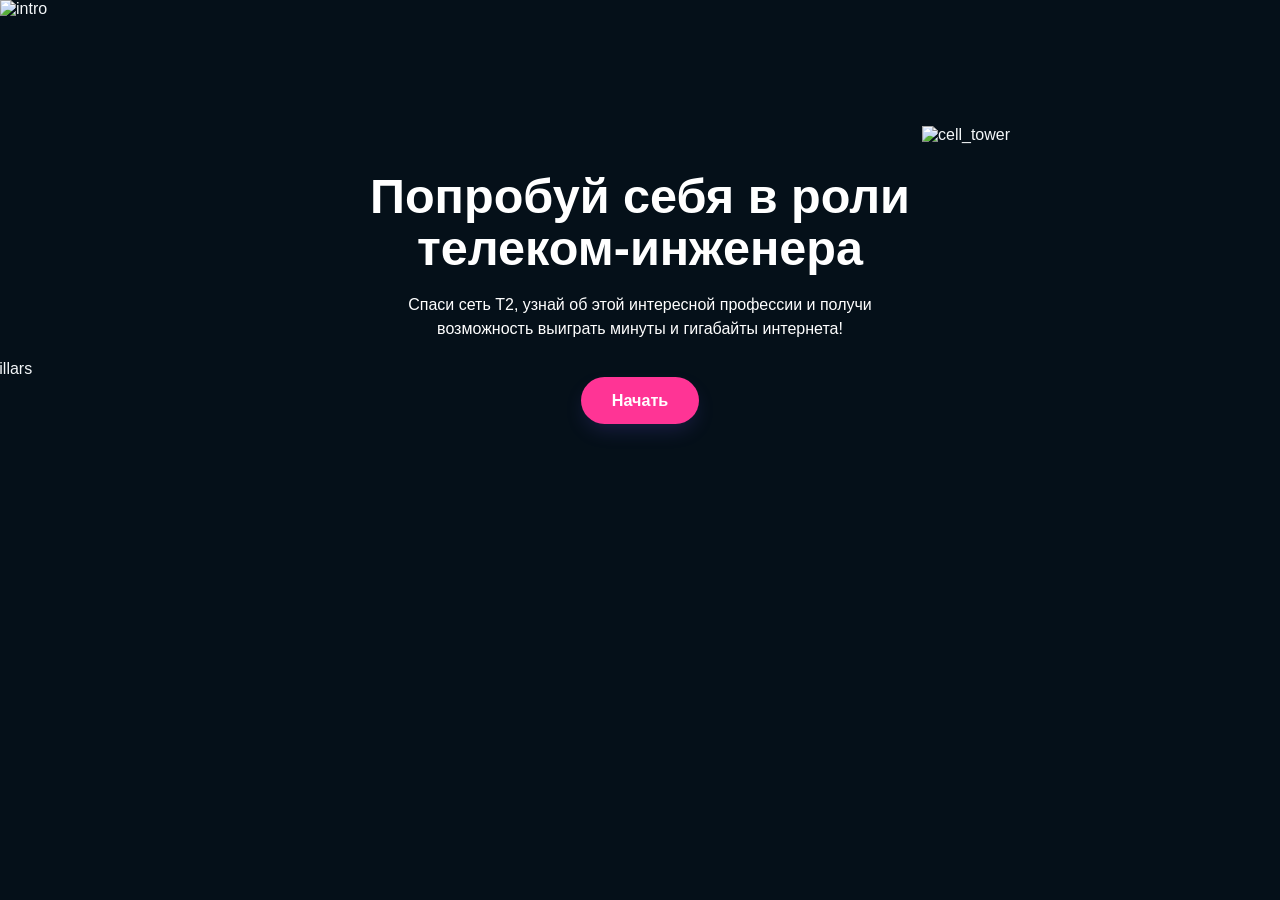
==== index.html @ e6324832 "Add files via upload" ====
<!DOCTYPE html>
<html lang="ru">
<head>
<meta charset="UTF-8">
<meta name="viewport" content="width=device-width, initial-scale=1">
<link rel="icon" href="assets/icons/icon.ico" type="image/x-icon">

<title>Tele2 — Стань телеком-инженером</title>

<link rel="stylesheet" href="styles-1.css">
</head>
<body>

<div id="app">

  <!-- ======================================================= -->
  <!-- ЭКРАН 1. ЗАСТАВКА                                        -->
  <!-- ======================================================= -->
  <section class="screen is-active" id="screen-title">
    <img class="bg-image" src="assets/bg_intro.jpg" alt="intro">
    <img class="bg-image-cell_tower" src="assets/cell_tower.png" alt="cell_tower">
    <img class="bg-image-pillars" src="assets/pillars.png" alt="pillars">
    <div class="title-inner">
      <h1 class="hero">Попробуй себя в роли телеком-инженера</h1>
      <p class="lede">Спаси сеть Т2, узнай об этой интересной профессии и получи возможность выиграть минуты и гигабайты интернета!</p>
      <button class="btn-primary" id="btn-start">Начать</button>
    </div>
  </section>

  <!-- ======================================================= -->
  <!-- ЭКРАН 2. ОСНОВНАЯ СЦЕНА                                  -->
  <!-- ======================================================= -->
  <section class="screen" id="screen-main">

    <!-- прогресс-бар, верхний правый угол -->
    <div class="progress-corner" id="progress-corner">
      <div class="progress-corner__label">Уровень сети</div>
      <div class="progress-corner__track">
        <div class="progress-corner__fill" id="progress-fill"></div>
      </div>
      <div class="progress-corner__value" id="progress-value">0%</div>
    </div>

    <div id="scene">
      <img class="bg-image" src="assets/bg_game.jpg" alt="bg">
      <img class="decor" id="decor-pillars-one" src="assets/objects/pillars-game.png" alt="pilars">
      <img class="decor" id="decor-pillars-two" src="assets/objects/pillars-game.png" alt="pilars">
      <img class="decor" id="decor-car" src="assets/objects/car.png" alt="car">
      <button class="hotspot hotspot--house is-locked" id="hotspot-house" aria-label="Разобраться с проводами в доме">
        <img class="hotspot-img" id="img-house" src="assets/objects/house-pink.png" alt="Дом23">
      </button>
      <button class="hotspot hotspot--lightning" id="hotspot-lightning" aria-label="Открыть радиооборудование">
        <img class="hotspot-img" id="img-lightning" src="assets/objects/lightning_pink.png" alt="Молния">
      </button>
      <button class="hotspot hotspot--tower" id="hotspot-tower" aria-label="Проверить вышку с антеннами">
        <img class="hotspot-img" id="img-tower" src="assets/objects/tower-pink.png" alt="Вышка">
      </button>
      <img class="decor" id="decor-car" src="assets/objects/car.png" alt="car">
    </div>

    <div class="complete-cta" id="final-stage-cta">
        <button class="btn-primary" id="btn-final-stage">Пора собрать линию сигнала →</button>
      </div>
    <!-- прозрачный слой, ловящий клики "по пустому месту" во время реплик маскота -->
    <div class="dialogue-catcher" id="dialogue-catcher"></div>

    <!-- ---- OVERLAY: ВЫШКА (крупный план + тестер сигнала) ---- -->
    <div class="overlay" id="overlay-tower">
      <img class="tower-zoom" id="tower-zoom-img" src="assets/tower-pink.jpg" alt="Вышка крупным планом">

      <div class="device-panel" id="device-panel">
        <div class="device-panel__reading" id="device-reading">Тестер сигнала молчит</div>
        <img class="device-panel__art" id="device-art" src="assets/minigame/signal-tester-idle.png" alt="">
        <button class="btn-small" id="btn-run-test">Запустить проверку</button>
      </div>

      <button class="btn-back overlay-return" id="tower-back">← Вернуться на станцию</button>
    </div>

    <!-- ---- OVERLAY: РАДИООБОРУДОВАНИЕ (питание + радиомодуль) ---- -->
    <div class="overlay" id="overlay-equipment">
      <div class="overlay-panel">
        <div class="overlay-eyebrow">Радиооборудование</div>
        <h3 class="overlay-title">Станция Т2</h3>

        <div class="status-row">
          <div class="status-text">
            <b><img src="assets/icons/battery.svg"> Питание</b>
            <div class="power-slider-wrap">
              <input type="range" id="power-slider" min="0" max="4" step="1" value="1">
              <div class="power-slider-ticks">
                <span>12</span><span>24</span><span>36</span><span>48</span><span>72</span>
              </div>
            </div>
            <div class="inline-msg" id="voltage-msg">Питание слишком низкое</div>
          </div>
        </div>

        <div class="status-row">
          <div class="status-text">
            <b><img src="assets/icons/tower.svg"> Радиомодуль</b>
            Модуль завис и не передаёт сигнал дальше.
            <div class="chip-row">
              <button class="btn-small" id="btn-restart-module">Перезапустить модуль</button>
            </div>
            <div class="inline-msg" id="module-msg"></div>
            <div class="status-block">
              <div class="status-title"><img src="assets/icons/battery.svg"> Резервное питание</div>

              <div class="status-ok">
                  <span class="status-dot"></span>
                  <span>Всё в порядке</span>
              </div>
          </div>

          <div class="status-block">
              <div class="status-title"><img src="assets/icons/plug.svg"> Соединения</div>

              <div class="connections">
                  <span class="connection-dot pink"></span>
                  <span class="connection-dot green"></span>
                  <span class="connection-dot blue"></span>
              </div>
          </div>
          </div>
        </div>

        <div class="overlay-actions">
          <button class="btn-back" id="equipment-back">← Назад на станцию</button>
        </div>
      </div>
    </div>

    <!-- ---- OVERLAY: ПРОВОДА В ДОМЕ ---- -->
    <div class="overlay" id="overlay-wires">
      <div class="wires-panel">
        <img class="bg-wires" src="assets/minigame/wires.jpg">
        <div class="wires-board" id="wires-board">
          <svg class="wires-svg" id="wires-svg"></svg>
        </div>
        <div class="inline-msg" id="wires-msg"></div>
        <div class="overlay-actions">
          <button class="btn-back" id="wires-back">← Назад на станцию</button>
          <button class="btn-small" id="wires-continue" style="display:none;">Продолжить →</button>
        </div>
      </div>
    </div>

    <!-- ---- OVERLAY: ФИНАЛЬНАЯ ЦЕПЬ (последний этап) ---- -->
    <div class="overlay" id="overlay-circuit">
      <div class="overlay-panel">
        <h3 class="overlay-title">Собери линию сигнала</h3>
        <p class="overlay-body">
          Перетаскивай карточки, чтобы выстроить верный порядок
        </p>

        <div class="circuit-board" id="circuit-board">
          <svg class="circuit-wires" id="circuit-wires"></svg>
        </div>

        <div class="inline-msg" id="circuit-msg"></div>
      </div>
    </div>
  </section>

  <!-- ======================================================= -->
  <!-- ЭКРАН 3. ПОБЕДА                                          -->
  <!-- ======================================================= -->
  <section class="screen" id="screen-victory">
    <img class="bg-image" src="assets/bg_intro.jpg" alt="intro">
    <img class="bg-image-cell_tower" src="assets/cell_tower.png" alt="cell_tower">
    <div class="victory-inner">
      <p class="victory-text">
        Поздравляем с успешным прохождением!
      </p>
      <h2 class="victory-title"><span class="t2-logo-final-place"><img class="t2-logo-final" src="assets/icons/t2_Logo_White_sRGB.svg"></span> Поддерживаем связь для тех, кто делает важное.</h2>
      <div class="relay-row" aria-hidden="true">
        <div class="relay-icon"><img class="final-icon" src="assets/icons/phone.svg"></div>
        <div class="relay-line"><div class="relay-dot"></div></div>
        <div class="relay-icon"><img class="final-icon" src="assets/icons/tower.svg"></div>
        <div class="relay-line"><div class="relay-dot" style="animation-delay:.6s"></div></div>
        <div class="relay-icon"><img class="final-icon" src="assets/icons/power.svg"></div>
        <div class="relay-line"><div class="relay-dot" style="animation-delay:1.2s"></div></div>
        <div class="relay-icon"><img  src="assets/icons/t2_Logo_Black_sRGB.svg"></div>
      </div>

      <div class="bonus-card">
        <div class="bonus-label">Твой бонус</div>
        <div class="bonus-value" id="bonus-value">5 ГБ интернета</div>
      </div>

      <div class="victory-actions">
        <a class="btn-primary" href="#" id="link-learn" style="text-decoration:none;display:inline-block;">Узнать про профессию телеком-инженера</a>
      </div>
    </div>
  </section>

</div>

<!-- ======================================================= -->
<!-- МАСКОТ (общий элемент, переключает позу 1/2 и позицию)   -->
<!-- ======================================================= -->
<div class="mascot mascot--right" id="mascot">
  <img class="mascot-figure" id="mascot-figure" src="assets/mascot-pose-1.png" alt="Помощник">
  <div class="speech-bubble" id="mascot-bubble">
    <p id="mascot-text">Привет!</p>
    <span class="bubble-continue" id="bubble-continue"></span>
  </div>
</div>

<script src="script-3-2.js"></script>
</body>
</html>
---- styles-1.css ----
:root {
  --ink:#051019;
  --paper:#f4f7f9;
  --pink:#ff3495;
  --violet-soft:rgba(124,92,255,.22);
  --green:#a7fc00;
  --green-soft:rgba(34,199,122,.22);
  --amber:#ffb020;
  --red:#ff5470;
  --white:#ffffff;
  --font-main: 'Montserrat Alternates Regular', sans-serif;
  --font--bold: 'Montserrat Alternates Bold', sans-serif;
}
@font-face {
  font-family: 'Montserrat Alternates Regular';
  src: url('./assets/fonts/MontserratAlternates-Regular.ttf');
}
@font-face {
  font-family: 'Montserrat Alternates Bold';
  src: url('./assets/fonts/MontserratAlternates-ExtraBold.ttf');
}
* {
  box-sizing:border-box;
  user-select:none;
  -webkit-user-select: none;
}

html, body {
  margin:0;
  padding:0;
  height:100%;
  background:var(--ink);
  font-family:var(--font-main);
  color:var(--paper);
  overflow:hidden;
}

button {
  font-family:var(--font-main);
  cursor:pointer;
}

img {
  -webkit-user-drag:none;
  user-select:none;
}

#app {
  position:relative;
  width:100vw;
  height:100vh;
  overflow:hidden;
}

.screen {
  position:absolute;
  inset:0;
  display:none;
  flex-direction:column;
  align-items:center;
  justify-content:center;
}

.screen.is-active {
  display:flex;
}

.bg-image {
  position:absolute;
  inset:0;
  width:100%;
  height:100%;
  object-fit:cover;
  z-index:0;
}
.bg-image-pillars {
  position:absolute;
  top:40%;
  right:17%;
  width: 85%;
  height:auto;
  object-fit:cover;
  z-index:0;
}
.bg-image-cell_tower {
  position:absolute;
  top:14%;
  width:230px;
  height:auto;
  object-fit:cover;
  right:10%;
  z-index:2;
}
.title-inner {
  bottom: 17%;
  position:relative;
  z-index:2;
  max-width:76vmin;
  text-align:center;
  padding:4vmin;
}

.brand-mark .dot {
  width:1vmin;
  height:1vmin;
  border-radius:50%;
  background:var(--pink);
}

h1.hero {
  font-family:var(--font--bold);
  font-weight:700;
  font-size:clamp(28px,5.4vmin,64px);
  line-height:1.08;
  margin:0 0 2vmin;
  color:var(--white);
}

p.lede {
  font-family:var(--font--main);
  line-height:1.5;
  color:#ffffff;
  max-width:56ch;
  margin:0 auto 4vmin;
}

.btn-primary {
  background:var(--pink);
  color:var(--white);
  border:none;
  border-radius:100px;
  padding:1.6vmin 3.4vmin;
  font-weight:700;
  font-size:clamp(14px,1.8vmin,18px);
  box-shadow:0 1vmin 2.4vmin -0.6vmin var(--violet-soft);
  transition:transform .15s ease, box-shadow .15s ease;
}
.btn-primary:hover {
  transform:translateY(-2px);
}

.btn-ghost {
  background:transparent;
  color:var(--paper);
  border:1.5px solid rgba(255,255,255,.35);
  border-radius:100px;
  padding:1.3vmin 2.8vmin;
  font-weight:600;
  font-size:clamp(13px,1.5vmin,16px);
}

.btn-ghost:hover {
  border-color:#fff;
}
.radio-icon {
  margin-left: 5px;
}

.btn-small {
  background:var(--violet);
  color:var(--white);
  border:none;
  border-radius:100px;
  padding:1.2vmin 2.6vmin;
  font-weight:700;
  font-size:clamp(13px,1.5vmin,15px);
}
#btn-restart-module {
  color:var(--pink);
}
.btn-small:disabled {
  opacity:.4;
}

.btn-back {
  background:none;
  border:none;
  color:var(--pink);
  font-weight:600;
  font-size:clamp(13px,1.5vmin,15px);
  display:flex;
  align-items:center;
  gap:.6vmin;
}
.btn-back:hover {
  color:#fff;
}
.status-block {
  margin-bottom: 24px;
  margin-top: .6vmin;
}

.status-title {
  margin-bottom: 10px;
  font-size: 14px;
  font-weight: 700;
  letter-spacing: 0.08em;
}

.status-ok {
  display: flex;
  align-items: center;
  gap: 8px;
  font-size: 16px;
}

.status-dot {
  width: 9px;
  height: 9px;
  border-radius: 50%;
  background: var(--green);
}

.connections {
  display: flex;
  gap: 10px;
}

.connection-dot {
  width: 14px;
  height: 14px;
  border-radius: 50%;
}

.connection-dot.pink {
  background: var(--pink);
}

.connection-dot.green {
  background: var(--green);
}

.connection-dot.blue {
  background: #00bfff;
}
.progress-corner {
  position:absolute;
  top:2.4vmin;
  right:3vmin;
  z-index:6;
  width:30%;
  border-radius:1.4vmin;
  padding:1.2vmin 1.8vmin;
}
.progress-corner__label {
  font-size:12px;
  color:black;
  margin-bottom:.6vmin;
  letter-spacing:.02em;
}

.progress-corner__track {
  height:15px;
  border-radius:100px;
  border: 0.5px black solid;
  background:rgba(255,255,255,.14);
  overflow:hidden;
}
.progress-corner__fill {
  height:100%;
  width:0%;
  border-radius:100px;
  background:var(--pink);
  transition:width .4s ease, background .4s ease;
}
.progress-corner__fill.mid {
  background:var(--pink);
}
.progress-corner__fill.full {
  background:var(--green);
}
.progress-corner__value {
  margin-top:.6vmin;
  font-size:12px;
  color:black;
  text-align:right;
}

/* =========================================================
   СЦЕНА И ОБЪЕКТЫ
   ========================================================= */
#scene {
  position:absolute;
  inset:0;
  transition:filter .35s ease;
}
#scene.scene-locked .hotspot {
  pointer-events:none;
}

.decor {
  position:absolute;
  z-index:1;
  pointer-events:none;
}
#decor-car {
  left:46vmin;
  bottom:8vh;
  width:18vmin;
}

.hotspot {
  position:absolute;
  z-index:2;
  background:none;
  border:none;
  padding:0;
  transition:transform .2s ease, filter .3s ease;
}

.hotspot-img {
  width:100%;
  height:100%;
  display:block;
  object-fit:contain;
}
.hotspot:hover:not(.is-locked) {
  transform:scale(1.06);
}
.hotspot:focus-visible {
  outline:3px solid var(--white);
  outline-offset:6px;
  border-radius:12px;
}

.hotspot.shake {
  animation:shake .4s ease;
}
@keyframes shake {
  0%,100% {
    transform:translateX(0);
  }
  20% {
    transform:translateX(-1.2vmin);
  }
  40% {
    transform:translateX(1.2vmin);
  }
  60% {
    transform:translateX(-.8vmin);
  }
  80% {
    transform:translateX(.8vmin);
  }
}

.hotspot--house {
  left:10%;
  bottom:0%;
  width:18%;
  height:auto;
  z-index: 10;
}
#decor-pillars-one {
  bottom:15%;
  height:auto;
  width:50%;
}
#decor-pillars-two {
  left: 55%;
  bottom:15%;
  height:auto;
  width:50%;
}
.hotspot--tower {
  left:45%;
  bottom:8%;
  width:12%;
  height:auto;
}
.hotspot--lightning {
  left:17%;
  bottom:25%;
  width:7%;
  height:auto;
}
#decor-car {
  left:75%;
  bottom:2%;
  width:12%;
  height:auto;
}

.dialogue-catcher {
  position:absolute;
  inset:0;
  z-index:4;
  display:none;
  cursor:pointer;
}
.dialogue-catcher.is-active {
  display:block;
}

.complete-cta {
  position:absolute;
  bottom:3vmin;
  left:50%;
  transform:translate(-50%,140%);
  z-index:7;
  transition:transform .4s ease;
}
.complete-cta.is-visible {
  transform:translate(-50%,0);
}

/* =========================================================
   МАСКОТ — 2 позы, выезжает справа или слева
   ========================================================= */
.mascot {
  position:fixed;
  z-index:20;
  display:flex;
  align-items:flex-end;
  gap:1.6vmin;
  max-width:10%;
  transition:opacity .3s ease, right .35s ease, left .35s ease;
  opacity:0;
  pointer-events:none;
  bottom:2vmin;
}
#mascot-text {
  text-align: justify;
}
.mascot.is-visible {
  opacity:1;
  pointer-events:auto;
}
.mascot--right {
  right:3%;
  left:auto;
  flex-direction:row-reverse;
}
.mascot--left {
  left:2vmin;
  right:auto;
  flex-direction:row;
}

.mascot-figure {
  width:270%;
  height:auto;
  flex:none;
  cursor:pointer;
  display:block;
}
#scene.blurred {
  filter: brightness(0.4) blur(6px);
}
.speech-bubble {
  font-family: var(--font-main);
  position: absolute;
  color:var(--ink);
  border-radius:2.2vmin;
  padding:1.6vmin 2vmin;
  font-size:15px;
  line-height:1.5;
  width:260%;
  top: 70%;
  opacity:0;
  transform:translateY(6px);
  transition:opacity .3s ease, transform .3s ease;
  pointer-events:none;
}
.speech-bubble.is-visible {
  opacity:1;
  transform:translateY(0);
  pointer-events:auto;
}
.speech-bubble p {
  margin:0 0 .6vmin;
}
.bubble-continue {
  display:block;
  font-size:1.15vmin;
  color:#7c5cff;
  font-weight:700;
}

/* =========================================================
   ТЕСТЕР СИГНАЛА + КРУПНЫЙ ПЛАН ВЫШКИ
   ========================================================= */
#overlay-tower {
  align-items:flex-end;
  justify-content:center;
  padding:0;
}

.tower-zoom {
  position:absolute;
  top:0;
  left:50%;
  transform:translateX(-50%);
  height:100vh;
  object-fit:cover;
  z-index:1;
  border-radius: 15px;
  overflow: hidden;
}

.device-panel {
  position:absolute;
  right:23%;
  bottom:3vmin;
  z-index:3;
  width:34vmin;
  border-radius:1.6vmin;
  padding:2vmin;
  text-align:center;
  opacity:0;
  transform:translateY(12px);
  transition:opacity .3s ease, transform .3s ease;
}
.device-panel.is-visible {
  opacity:1;
  transform:translateY(0);
}
.device-panel__art {
  width:60%;
  margin:0 auto 1vmin;
  display:block;
}
.device-panel__header {
  font-family:var(--font-main);
  font-weight:700;
  font-size:1.6vmin;
  margin-bottom:1vmin;
}
.device-panel__reading {
  font-size:20px;
  color:var(--pink);
  font-family:var(--font--bold);
  font-weight:700;
  margin-bottom:1.4vmin;
  min-height:2vmin;
}
.device-panel__reading.good {
  color:var(--green);
}
.overlay-return {
  position:absolute;
  bottom:3vmin;
  left:3vmin;
  z-index:3;
}
#tower-back {
  position: absolute;
  bottom: 90%;
  left: 27%;
  font-family: var(--font--bold);
  font-size: 18px;
}
/* =========================================================
   OVERLAY-ПАНЕЛИ (общие: оборудование, финальная цепь)
   ========================================================= */
.overlay {
  position:absolute;
  inset:0;
  z-index:10;
  display:none;
  align-items:center;
  justify-content:center;
  padding:4vmin;
}

.overlay.is-active {
  display:flex;
}
.overlay-panel {
  background:black;
  border:1px solid rgba(255,255,255,.08);
  border-radius:2.4vmin;
  max-width:74vmin;
  width:100%;
  padding:4vmin;
  box-shadow:0 3vmin 8vmin rgba(0,0,0,.55);
  max-height:88vh;
  overflow:auto;
  position:relative;
  z-index:2;
}
.overlay-eyebrow {
  font-size:1.3vmin;
  color:var(--violet);
  font-weight:700;
  letter-spacing:.03em;
  margin-bottom:1vmin;
}
.overlay-title {
  font-family:var(--font-main);
  font-weight:700;
  font-size:clamp(18px,2.6vmin,28px);
  margin:0 0 1.6vmin;
  color:var(--white);
}
.overlay-body {
  font-size:clamp(13px,1.6vmin,16px);
  line-height:1.55;
  color:white;
  margin-bottom:2.2vmin;
}
.overlay-actions {
  display:flex;
  justify-content:space-between;
  align-items:center;
  margin-top:3vmin;
  gap:2vmin;
  flex-wrap:wrap;
}

.status-row {
  display:flex;
  align-items:center;
  gap:1.4vmin;
  padding:1.6vmin 0;
  border-top:1px solid rgba(255,255,255,.08);
}
.status-row:first-of-type {
  border-top:none;
}
.status-text {
  flex:1;
  font-size:clamp(13px,1.5vmin,15px);
}
.status-text b {
  display:block;
  font-size:clamp(14px,1.7vmin,17px);
  margin-bottom:.6vmin;
}

.chip-row {
  display:flex;
  flex-wrap:wrap;
  gap:1.2vmin;
  margin-top:1.4vmin;
}
.inline-msg {
  font-size:clamp(12px,1.4vmin,14px);
  margin-top:1.2vmin;
  min-height:2.4vmin;
  color:var(--pink);
}
.inline-msg.good {
  color:var(--green);
}

/* ---- слайдер питания, 5 остановок ---- */
.power-slider-wrap {
  margin-top:1.6vmin;
}
#power-slider {
  width:100%;
  height:.6vmin;
  border-radius:100px;
  -webkit-appearance:none;
  appearance:none;
  background:linear-gradient(90deg, var(--red), var(--amber), var(--green), var(--amber), var(--red));
  outline:none;
}
#power-slider::-webkit-slider-thumb {
  -webkit-appearance:none;
  appearance:none;
  width:2.4vmin;
  height:2.4vmin;
  border-radius:50%;
  background:var(--white);
  border:3px solid var(--violet);
  cursor:pointer;
  box-shadow:0 .4vmin 1vmin rgba(0,0,0,.4);
}
#power-slider::-moz-range-thumb {
  width:2.4vmin;
  height:2.4vmin;
  border-radius:50%;
  background:var(--white);
  border:3px solid var(--violet);
  cursor:pointer;
}
.power-slider-ticks {
  display:flex;
  justify-content:space-between;
  font-size:1.3vmin;
  color:#9db6c8;
  margin-top:.8vmin;
}

/* =========================================================
   ПРОВОДА В ДОМЕ (штекеры перетаскиваются)
   ========================================================= */
#overlay-wires {
  padding:0;
}
.wires-panel {
  position:relative;
  z-index:2;
  max-width:80vmin;
  width:92%;
  margin:0 auto;
  background:rgba(10,20,30,.72);
  border-radius:2.2vmin;
  backdrop-filter:blur(4px);
  overflow: hidden;
}
#wires-back,
#wires-continue {
  z-index: 20;
}
#wires-back {
  padding: 3%;
}
.bg-wires {
  position: absolute;
  object-fit: cover;
  object-position: center;
  width: 100%;
}
.wires-board {
  position:relative;
  height:40vmin;
  margin:2vmin 0;
  touch-action:none;
}
.wires-svg {
  position:absolute;
  inset:0;
  width:100%;
  height:100%;
  pointer-events:none;
}
.wire-line {
  stroke-width:6px;
  fill:none;
  stroke-linecap:round;
}
.wire-line.correct {
  stroke:var(--green);
}
.wire-line.incorrect {
  stroke:var(--pink);
  stroke-dasharray:10 8;
}

.wire-socket {
  position:absolute;
  width:9vmin;
  padding:1vmin 0;
  border-radius:1vmin;
  text-align:center;
  font-family:var(--font-main);
  font-weight:700;
  font-size:clamp(11px,1.3vmin,14px);
  background:rgba(255,255,255,.08);
  border:1.5px solid rgba(255, 255, 255);
  color:white;
  transform:translate(-50%,-50%);
}
#btn-final-stage {
  margin-top: 20px;
}

.wire-socket.left {
}
.wire-socket.right {
}

.wire-anchor {
  position:absolute;
  width:2vmin;
  height:2vmin;
  border-radius:50%;
  border:2.5px solid rgba(255,255,255,.4);
  background:rgba(255,255,255,.06);
  transform:translate(-50%,-50%);
  z-index:1;
}

.wire-plug {
  position:absolute;
  width:3.4vmin;
  height:3.4vmin;
  border-radius:50%;
  border:3px solid var(--ink);
  cursor:grab;
  transform:translate(-50%,-50%);
  z-index:3;
  box-shadow:0 .4vmin 1vmin rgba(0,0,0,.4);
  transition:left .3s ease, top .3s ease;
}
.wire-plug.is-dragging {
  cursor:grabbing;
  transition:none;
  z-index:5;
}
.wire-plug.is-correct {
  background:var(--green);
}
.wire-plug.is-incorrect {
  background:var(--pink);
}

/* =========================================================
   ФИНАЛЬНАЯ ЦЕПЬ (перетаскиваемые карточки, провода тянутся)
   ========================================================= */
.circuit-board {
  position:relative;
  width:100%;
  height:50vmin;
  margin:2vmin 0;
  background:rgba(255,255,255,.03);
  border-radius:1.6vmin;
  border:1px dashed rgba(255,255,255,.15);
  overflow:hidden;
  touch-action:none;
}
.circuit-wires {
  position:absolute;
  inset:0;
  width:100%;
  height:100%;
  pointer-events:none;
}
.circuit-wire {
  stroke-width:6px;
  fill:none;
  stroke-linecap:round;
}
.circuit-wire.correct {
  stroke:var(--green);
}
.circuit-wire.incorrect {
  stroke:var(--red);
  stroke-dasharray:10 8;
}

.circuit-node {
  position:absolute;
  background:rgba(255,255,255,.06);
  border:1.5px solid rgba(255,255,255,.22);
  border-radius:14px;
  padding:14px 20px;
  font-family:var(--font-main);
  font-weight:700;
  font-size:clamp(12px,1.5vmin,15px);
  color:var(--paper);
  text-align:center;
  cursor:grab;
  user-select:none;
  touch-action:none;
  box-shadow:0 6px 16px rgba(0,0,0,.35);
  transition:left .35s ease, top .35s ease, box-shadow .2s ease, border-color .2s ease;
  z-index:2;
  display: flex;
  align-items: center;
  justify-content: center;
  gap: 5px;
}
.t2-logo {
  width: 20px;
  height: 20px;
}
.circuit-node.is-dragging {
  cursor:grabbing;
  z-index:5;
  box-shadow:0 10px 26px rgba(0,0,0,.5);
  border-color:var(--violet);
  transition:none;
}
.circuit-board.is-solved .circuit-node {
  border-color:var(--green);
}

/* =========================================================
   ЭКРАН: ПОБЕДА
   ========================================================= */
.victory-inner {
  position:relative;
  z-index:2;
  max-width:70vmin;
  text-align:center;
  padding:4vmin;
  margin-bottom: 10%;
}
.t2-logo-final {
  position: relative;
  height: 30px;
  width: 30px;
  top: 4px;
}
h2.victory-title {
  font-family:var(--font--bold);
  font-size:25px;
  color:var(--white);
  margin:0 0 1.6vmin;
}
p.victory-text {
  font-size:18px;
  color:white;
  line-height:1.55;
  margin:0 0 2vmin;
  font-family: var(--font--main);
}

.relay-row {
  display:flex;
  align-items:center;
  justify-content:center;
  gap:1.6vmin;
  margin:0 auto .8vmin;
  position:relative;
  max-width:56vmin;
}
.relay-icon {
  width:6vmin;
  height:6vmin;
  border:1.5px solid rgba(0, 0, 0);
  border-radius:1.2vmin;
  display:flex;
  align-items:center;
  justify-content:center;
  flex:none;
}
.relay-icon svg {
  width:60%;
  height:60%;
  fill:var(--green);
}
.relay-line {
  flex:1;
  height:2px;
  background:repeating-linear-gradient(90deg,rgba(0, 0, 0) 0 6px,transparent 6px 12px);
  position:relative;
  overflow:hidden;
}
.final-icon {
  filter: brightness(0);
  height: 30px;
}
.relay-dot {
  position:absolute;
  top:50%;
  left:0;
  width:10px;
  height:10px;
  border-radius:50%;
  background:var(--pink);
  transform:translateY(-50%);
  animation:relay-move 2.6s linear infinite;
}
@keyframes relay-move {
  0% {
    left:0%;
  }
  100% {
    left:100%;
  }
}
.relay-caption {
  font-size:1.3vmin;
  color:white;
  margin:0 0 3vmin;
}

.bonus-card {
  background:black;
  border-radius:2vmin;
  padding:2.4vmin;
  margin:3vmin auto 3vmin;
  max-width:46vmin;
}
.bonus-label {
  font-size:14px;
  letter-spacing:.03em;
  color:var(--pink);
  margin-bottom:.8vmin;
}
.bonus-value {
  font-family:var(--font-main);
  font-weight:700;
  font-size:clamp(18px,2.6vmin,26px);
  color:var(--white);
}

.victory-actions {
  display:flex;
  gap:2vmin;
  justify-content:center;
  flex-wrap:wrap;
}

/* =========================================================
   АДАПТАЦИЯ ПОД УЗКИЕ ЭКРАНЫ
   ========================================================= */
@media (max-width:640px) {
  .hotspot--house {
    width:34vw;
    height:28vw;
    left:4vw;
  }
  .hotspot--lightning {
    width:10vw;
    height:10vw;
    left:16vw;
    bottom:34vh;
  }
  .hotspot--tower {
    width:22vw;
    height:40vh;
    left:44vw;
  }
  #decor-car {
    display:none;
  }
  #decor-poles {
    display:none;
  }
  .mascot {
    max-width:80vw;
  }
  .device-panel {
    width:70vw;
  }
  .progress-corner {
    width:36vw;
  }
}
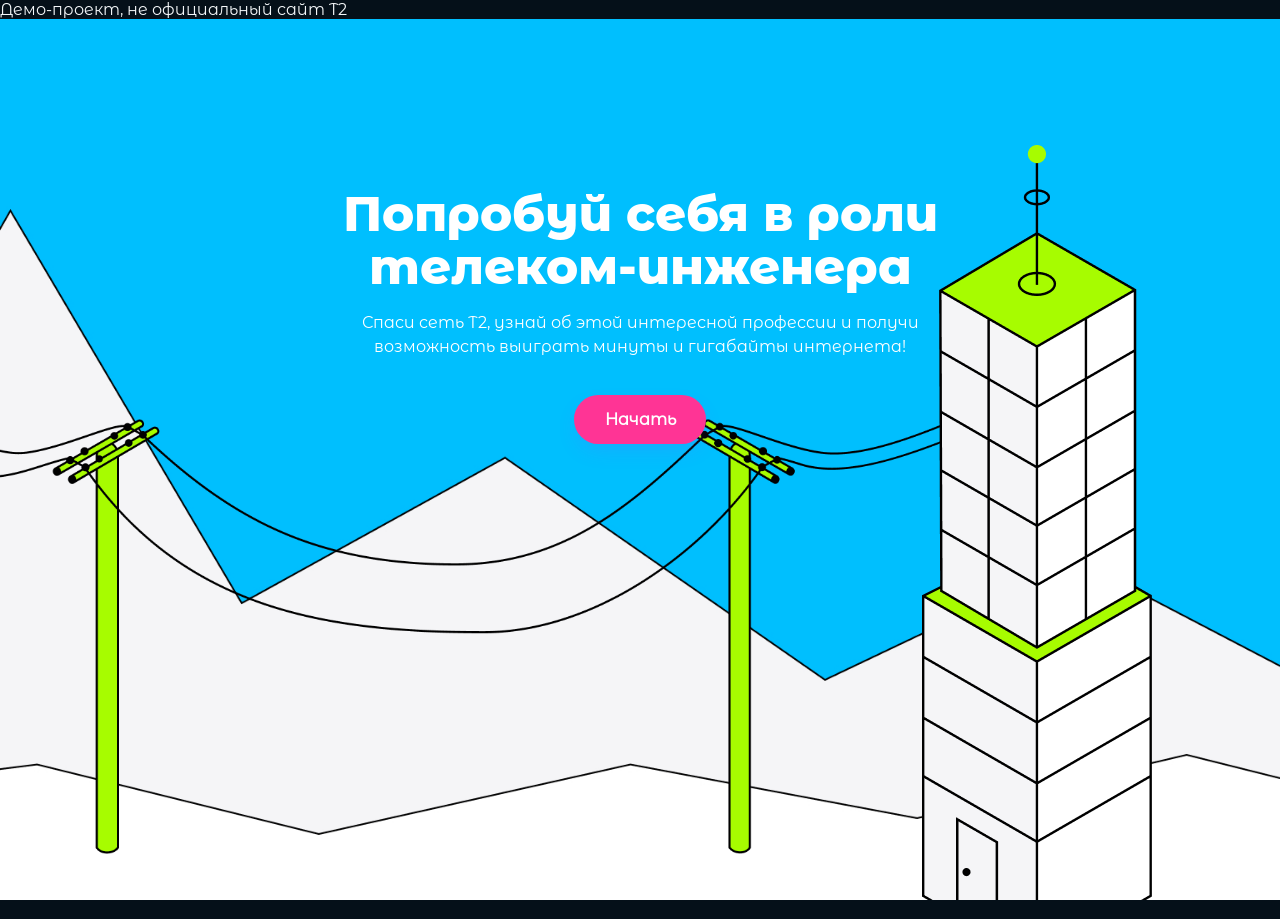
==== commit 1780b1d6: "Update index.html" ====
--- a/index.html
+++ b/index.html
@@ -4,8 +4,8 @@
 <meta charset="UTF-8">
 <meta name="viewport" content="width=device-width, initial-scale=1">
 <link rel="icon" href="assets/icons/icon.ico" type="image/x-icon">
-
-<title>Tele2 — Стань телеком-инженером</title>
+<div class="demo-disclaimer">Демо-проект, не официальный сайт T2</div>
+<title>T2 mini game</title>
 
 <link rel="stylesheet" href="styles-1.css">
 </head>
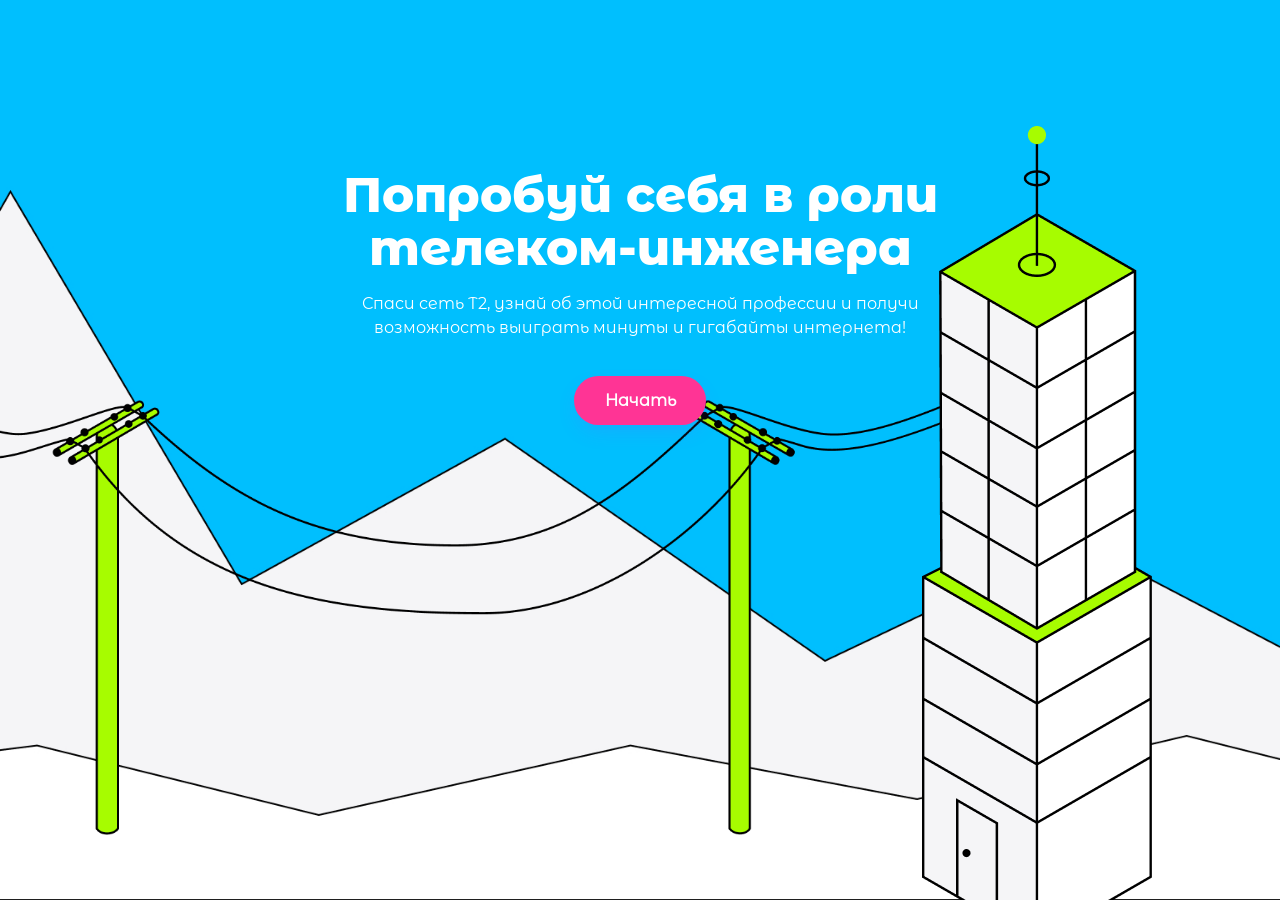
==== commit 01021718: "Update index.html" ====
--- a/index.html
+++ b/index.html
@@ -4,8 +4,8 @@
 <meta charset="UTF-8">
 <meta name="viewport" content="width=device-width, initial-scale=1">
 <link rel="icon" href="assets/icons/icon.ico" type="image/x-icon">
-<div class="demo-disclaimer">Демо-проект, не официальный сайт T2</div>
-<title>T2 mini game</title>
+
+<title>Tele2 — Стань телеком-инженером</title>
 
 <link rel="stylesheet" href="styles-1.css">
 </head>
@@ -86,6 +86,7 @@
         <div class="status-row">
           <div class="status-text">
             <b><img src="assets/icons/battery.svg"> Питание</b>
+            <div class="inline-msg">Установи нужный уровень питания</div>
             <div class="power-slider-wrap">
               <input type="range" id="power-slider" min="0" max="4" step="1" value="1">
               <div class="power-slider-ticks">
--- a/styles-1.css
+++ b/styles-1.css
@@ -370,8 +370,8 @@
 }
 .hotspot--lightning {
   left:17%;
-  bottom:25%;
-  width:7%;
+  bottom:23%;
+  width:10%;
   height:auto;
 }
 #decor-car {
@@ -421,6 +421,7 @@
 }
 #mascot-text {
   text-align: justify;
+  line-height: 1.3;
 }
 .mascot.is-visible {
   opacity:1;
@@ -447,16 +448,34 @@
 #scene.blurred {
   filter: brightness(0.4) blur(6px);
 }
-.speech-bubble {
+.bubble--pose-1,
+.bubble--pose-2 {
   font-family: var(--font-main);
   position: absolute;
   color:var(--ink);
   border-radius:2.2vmin;
   padding:1.6vmin 2vmin;
-  font-size:15px;
+  font-size:12px;
   line-height:1.5;
-  width:260%;
-  top: 70%;
+  width:230%;
+  top: 72%;
+  right: 30%;
+  opacity:0;
+  transform:translateY(6px);
+  transition:opacity .3s ease, transform .3s ease;
+  pointer-events:none;
+}
+.bubble--pose-3{
+  font-family: var(--font-main);
+  position: absolute;
+  color:var(--ink);
+  border-radius:2.2vmin;
+  padding:1.6vmin 2vmin;
+  font-size:12px;
+  line-height:1.5;
+  width:230%;
+  top: 72%;
+  left: 13%;
   opacity:0;
   transform:translateY(6px);
   transition:opacity .3s ease, transform .3s ease;
@@ -987,9 +1006,32 @@
   flex-wrap:wrap;
 }
 
-/* =========================================================
-   АДАПТАЦИЯ ПОД УЗКИЕ ЭКРАНЫ
-   ========================================================= */
+@media (max-width:1640px){
+  .speech-bubble{
+    top:70%;
+    width: 240%;
+    right: 20%;
+  }
+}
+@media (max-width:1540px){
+  .speech-bubble{
+    top:70%;
+    font-size: 11px;
+    width: 240%;
+    
+  }
+}
+@media (max-width:1430px){
+  .speech-bubble{
+    top:68%;
+  }
+}
+@media (max-width:1340px){
+  .speech-bubble{
+      width: 245%;
+      right: 15%;
+  }
+}
 @media (max-width:640px) {
   .hotspot--house {
     width:34vw;
